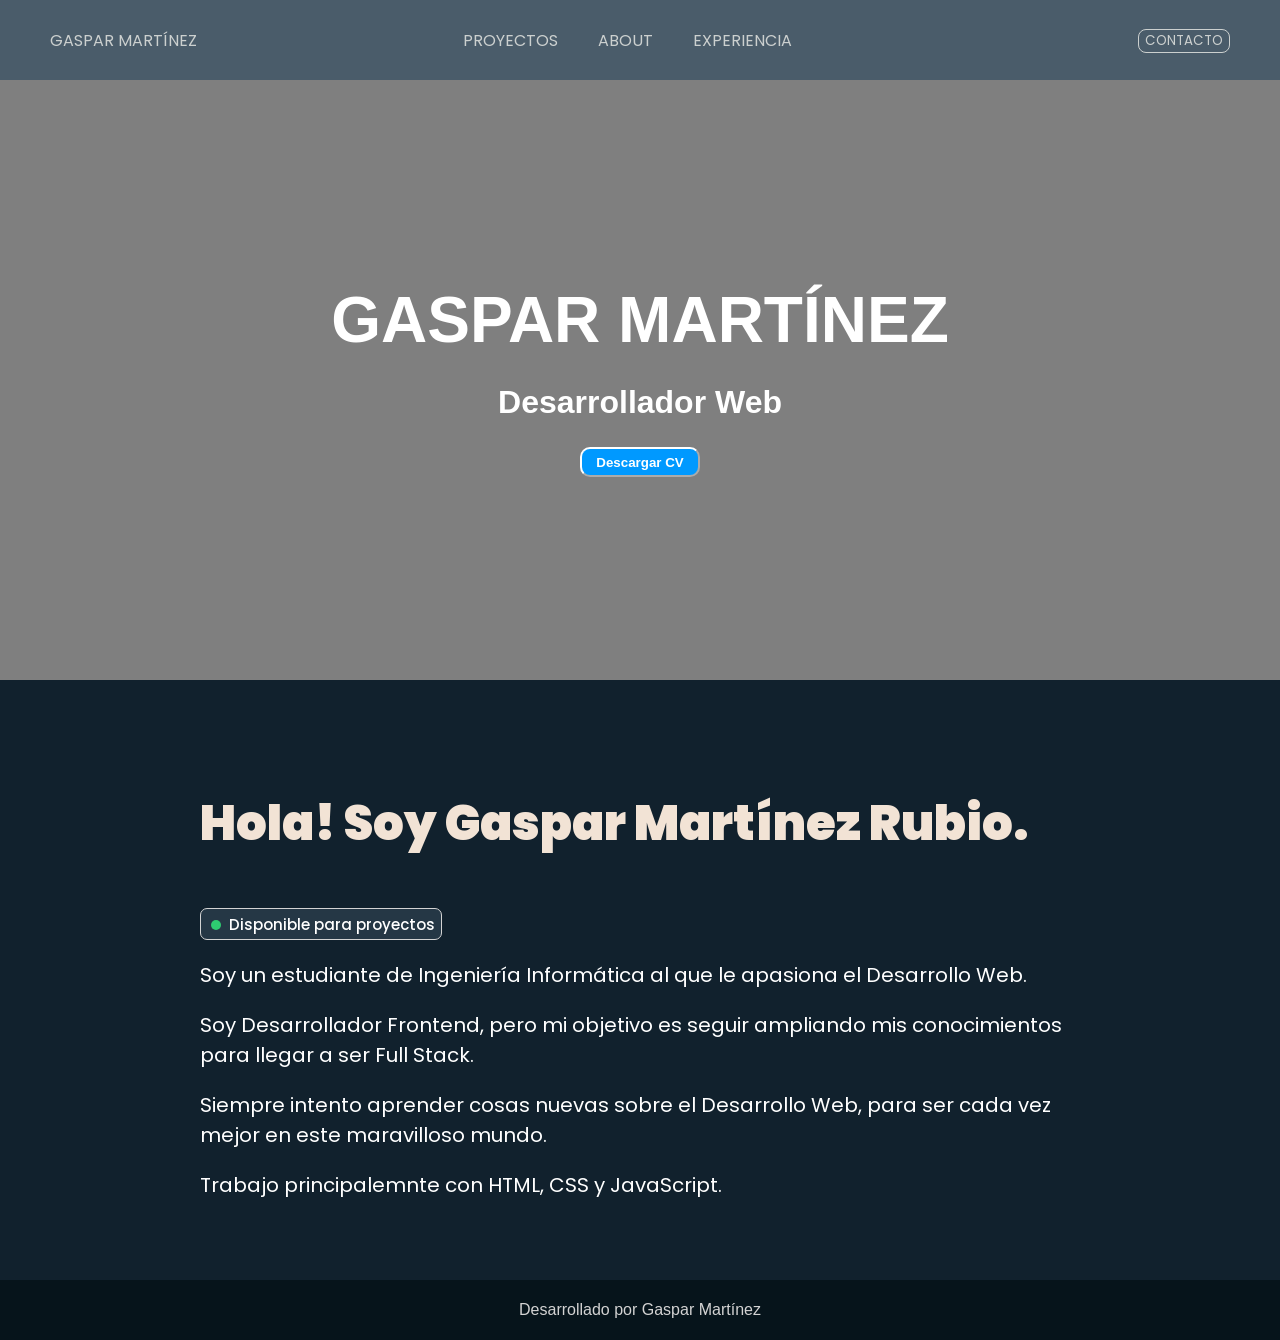
==== index.html @ 6f02b76d "Creacion del apartado de CONTACTO" ====
<!DOCTYPE html>
<html lang="en">
<head>
    <meta charset="UTF-8">
    <meta name="viewport" content="width=device-width, initial-scale=1.0">
    <title>Mi portfolio</title>
    <link href="https://fonts.googleapis.com/css2?family=Inter:wght@300;400;600&family=Montserrat:wght@300;700&family=Poppins:wght@300;500;700&display=swap" rel="stylesheet">
    <link rel="stylesheet" type="text/css" href="css/style.css">
</head>
<body>
    <header>
        <a href="index.html"> GASPAR MARTÍNEZ</a>
        <div class="enlacesHeader">
            <a href="proyectos.html">PROYECTOS</a>
            <a href="about.html">ABOUT</a>
            <a href="exp.html">EXPERIENCIA</a>
        </div>
        <a href="contacto.html">
            <button type="button">CONTACTO</button>
        </a>
    </header>

    <main>
        <div class="contenedor_imagen">
            <h1>GASPAR MARTÍNEZ</h1>
            <h2>Desarrollador Web</h2>
            <button id="descargaCV">Descargar CV</button>
        </div>

        <section>
            <h3>Hola! Soy Gaspar Martínez Rubio.</h3>
            <div class="disponible">
                <span>Disponible para proyectos</span>
            </div>
            <p>Soy un estudiante de Ingeniería Informática al que le apasiona el Desarrollo Web.</p>
            <p>Soy Desarrollador Frontend, pero mi objetivo es seguir ampliando mis conocimientos para llegar a ser Full Stack.</p>
            <p>Siempre intento aprender cosas nuevas sobre el Desarrollo Web, para ser cada vez mejor en este maravilloso mundo.</p>
            <p>Trabajo principalemnte con HTML, CSS y JavaScript.</p>
        </section>
    </main>
    <footer>
        <span>Desarrollado por Gaspar Martínez</span>
    </footer>
    
</body>
</html>
---- css/style.css ----
body {
    margin: 0;
    display: flex;
    flex-direction: column;
}

header {
    box-sizing: border-box;
    padding-left: 50px;
    padding-right: 50px;
    height: 80px;
    width: 100%;
    background: #4A5C6A;
    display: flex;
    justify-content: space-between;
    align-items: center;
}

.enlacesHeader{
    display: flex;
    gap: 40px;
    position: relative;
    padding-right: 80px;
}

header a {
    color: #CCD0CF;
    font-family: 'Poppins', sans-serif;
    font-weight: 400px;
    text-decoration: none;
}

header a button {
    color: #CCD0CF;
    font-family: 'Poppins', sans-serif;
    border: 1px solid #CCD0CF;
    background: #4A5C6A;
    border-radius: 8px;
}

main {
    display: flex;
    flex-direction: column;
    font-family: 'Poppins', sans-serif
}

.contenedor_imagen {
    

    /* 1. Ruta de tu imagen y capa oscura para que el texto resalte */
    background-image: linear-gradient(rgba(0, 0, 0, 0.5), rgba(0, 0, 0, 0.5)), 
                      url('../img/photos/foto_fondo.jpg');

    /* 2. Ajustes vitales para que la imagen se vea bien */
    background-size: cover;       /* Ajusta la imagen al espacio sin deformarla */
    background-position: center;  /* Centra la foto */
    background-repeat: no-repeat; /* Evita que la imagen se duplique si el div es grande */
    height: 600px;
    width: 100%;
    display: flex;
    flex-direction: column;
    justify-content: center;
    align-items: center;
    color: white;

    font-family:'Gill Sans', 'Gill Sans MT', Calibri, 'Trebuchet MS', sans-serif
}

.contenedor_imagen h1{
    font-size: 4rem;
    padding: 0;
    margin:0;

    animation-name: entradaIzquierda;
    animation-duration: 1s;
    animation-timing-function: ease-in-out;
    animation-fill-mode: both;
    animation-delay: 1s;
}
.contenedor_imagen h2{
    font-size: 2rem;
    padding: 0; 

    animation-name: entradaDerecha;
    animation-duration: 1.2s;
    animation-timing-function: ease-in-out;
    animation-fill-mode: both;
    animation-delay: 1.4s;
}

#descargaCV {
    background: #09f;
    color: white;
    width: 120px;
    height: 30px;
    border-radius:10px;
    border-color:white;
    font-family: 'Segoe UI', Tahoma, Geneva, Verdana, sans-serif;
    font-weight:600;

    animation-name: entradaIzquierda;
    animation-duration: 2s;
    animation-timing-function: ease-in-out;
    animation-fill-mode: both;
    animation-delay: 2.4s;
}

.disponible {
    background: #253745;
    color: white;
    width: 230px;
    height: 30px;
    display: flex;
    justify-content: flex-start;
    padding-left: 10px;
    align-items: center;
    box-sizing: box-content;
    border: 1px solid lightgrey;
    border-radius: 7px;
    font-size: 15px;
    font-weight: 500;
}

.disponible span::before {
    content: "";
    display: inline-block;
    width: 10px;
    height: 10px;
    background: #2ecc71;
    border-radius: 50%;
    margin-right: 8px;
}
main section {
    background: #11212D;
    padding: 60px 200px 60px 200px;
}
main section h1 {
    font-family: 'Poppins', sans-serif;
    font-size: 48px;
    color: #F2E3D5;
}
main section h3 {
    font-family: 'Poppins', sans-serif;
    font-size: 48px;
    font-weight: 900;
    color: #F2E3D5;
}

main section p {
    font-family: 'Poppins', sans-serif;
    font-size: 20px;
    color: white;
}

footer {
    position: relative;
    bottom:0;
    left:0;
    font-family:'Gill Sans', 'Gill Sans MT', Calibri, 'Trebuchet MS', sans-serif;
    color: lightgrey;
    height: 60px;
    width: 100%;
    background: #06141B;
    display: flex;
    justify-content: center;
    align-items: center;
}

@keyframes entradaIzquierda {
    from {
        transform: translateX(-100vw); /* Empieza fuera de la pantalla a la izquierda */
        opacity: 0;                   /* Invisible al inicio */
    }
    to {
        transform: translateX(0);      /* Llega a su posición original (centrado) */
        opacity: 1;                    /* Totalmente visible */
    }
}

@keyframes entradaDerecha {
    from {
        transform: translateX(100vw); /* Empieza fuera de la pantalla a la izquierda */
        opacity: 0;                   /* Invisible al inicio */
    }
    to {
        transform: translateX(0);      /* Llega a su posición original (centrado) */
        opacity: 1;                    /* Totalmente visible */
    }
}

#presentacion p {
    font-size: 22px;
}

#skills {
    background: #1f2d37;
    display: flex;
    flex-direction: column;
    align-items: flex-start;
    gap: 90px;
}

#skills h1 {
    margin-bottom: 0px;
}

.skillContainer {
    width: 100%;
    display:flex;
    flex-direction: row;
    padding: 0px;
}



.skillText h2 {
    margin-top: 0;
    font-size: 30px; 
    font-family: 'Poppins', sans-serif;
    color: lightgrey;
}
.skillText p {
    font-size: 20px;
    font-family: 'Poppins', sans-serif;
    margin-bottom: 0px;
}


.skillImg {
    background: transparent;
    display: flex;
    flex-direction: row;
    justify-content: center;
    align-items: center;
    width: 700px;
    gap: 80px;
}

/* Busca el primer contenedor de habilidades y luego su ÚLTIMO hijo (que es el div de imágenes) */
.skillContainer:first-of-type .skillImg {
    gap: 50px;
}





.skillImg img {
    width: 120px;
    height: 120px;
}

.skillText {
    border: 1px solid lightgrey;
    background-color: #253745;
    border-radius: 12px;
    padding: 35px;
    width: 700px; 
    box-shadow: 0 4px 15px rgba(0, 0, 0, 0.1);
    display: flex;
    flex-direction: column;
    margin-right: 30px;
}

.objContainer {
    display: flex;
    flex-direction: row;
    justify-content: center;
    gap: 80px;
    margin-top: 50px;
}

.objetivo {
    border: 1px solid lightgrey;
    background: #253745;
    padding: 20px;
    padding-top: 0px;
    width: 350px;
    text-align: center;
    border-radius: 20px;
}

.objetivo h3 {
    font-size: 30px; 
    font-family: 'Poppins', sans-serif;
    color: lightgrey;
}

.objetivo p {
    font-size: 20px;
}
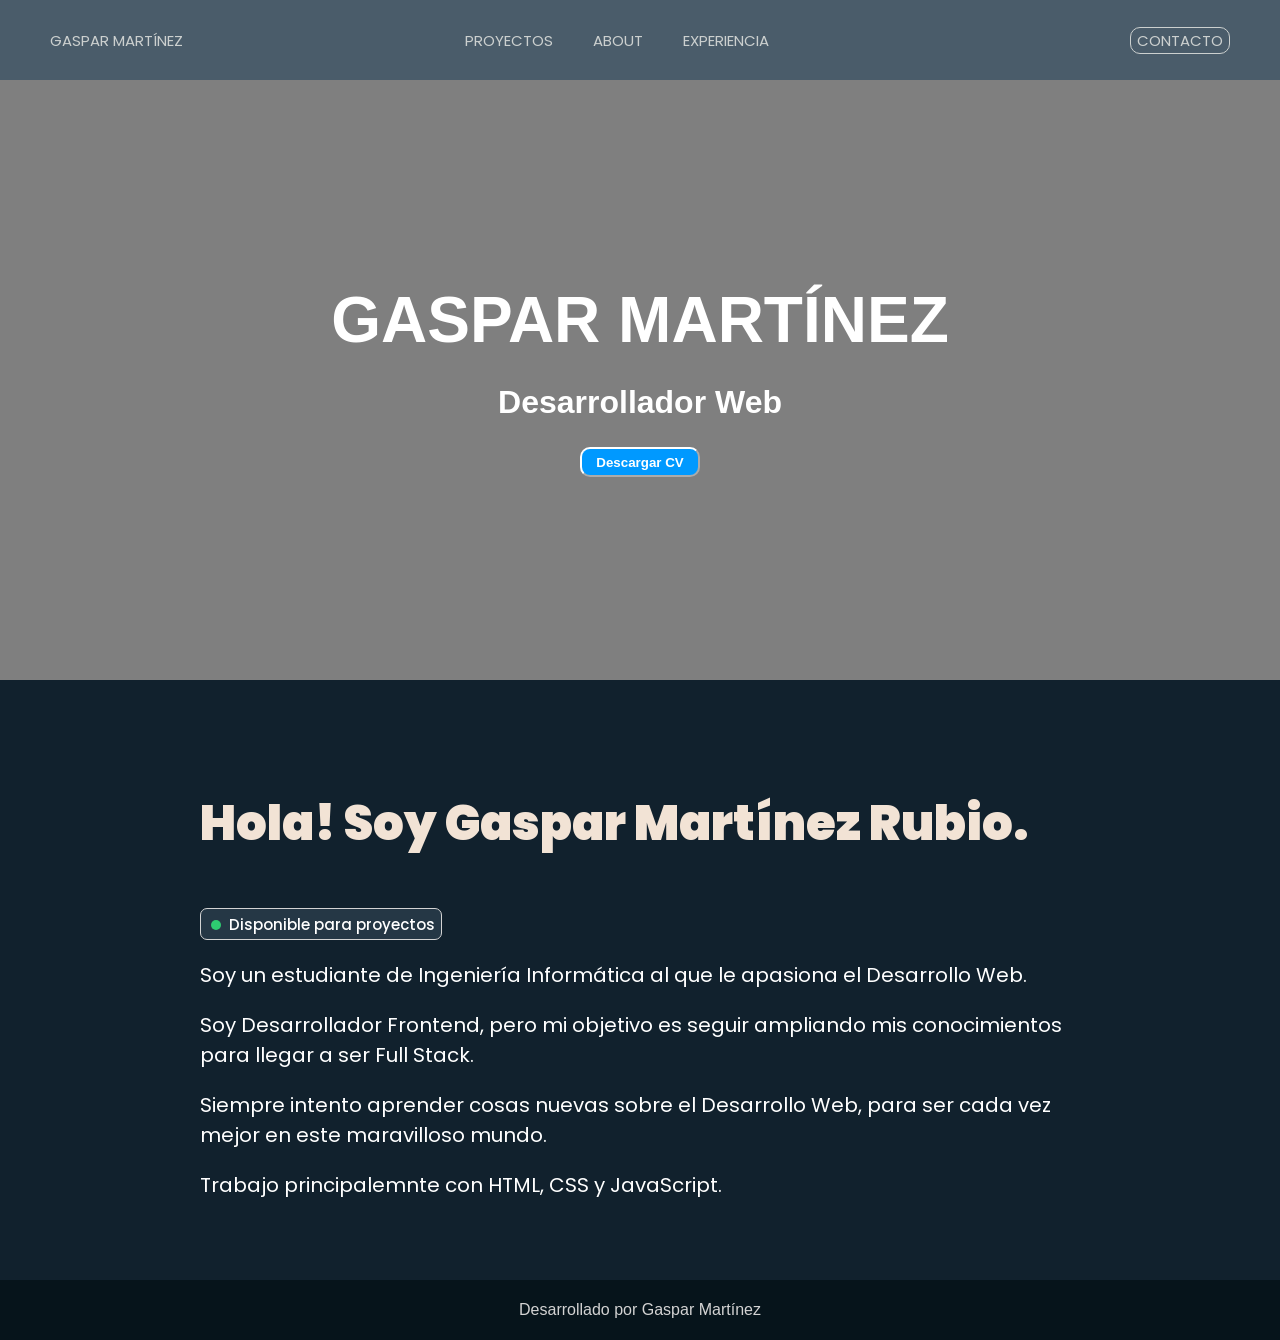
==== commit b8e68889: "Animacion header y separacion de css" ====
--- a/index.html
+++ b/index.html
@@ -3,9 +3,11 @@
 <head>
     <meta charset="UTF-8">
     <meta name="viewport" content="width=device-width, initial-scale=1.0">
+    <link href="https://fonts.googleapis.com/css2?family=Inter:wght@300;400;600&family=Montserrat:wght@300;700&family=Poppins:wght@300;500;700&display=swap" rel="stylesheet">
+    
+    <link rel="stylesheet" href="css/layout.css">
+    <link rel="stylesheet" type="text/css" href="css/index.css">
     <title>Mi portfolio</title>
-    <link href="https://fonts.googleapis.com/css2?family=Inter:wght@300;400;600&family=Montserrat:wght@300;700&family=Poppins:wght@300;500;700&display=swap" rel="stylesheet">
-    <link rel="stylesheet" type="text/css" href="css/style.css">
 </head>
 <body>
     <header>
--- a/css/layout.css
+++ b/css/layout.css
@@ -0,0 +1,88 @@
+header {
+    box-sizing: border-box;
+    padding-left: 50px;
+    padding-right: 50px;
+    height: 80px;
+    width: 100%;
+    background: #4A5C6A;
+    display: flex;
+    justify-content: space-between;
+    align-items: center;
+}
+
+.enlacesHeader{
+    display: flex;
+    gap: 40px;
+    position: relative;
+    padding-right: 80px;
+}
+
+header a {
+    color: #CCD0CF;
+    font-family: 'Poppins', sans-serif;
+    font-size: 15px;
+    font-weight: 400px;
+    text-decoration: none;
+    transition-duration: 0.6s;
+    transition-timing-function: ease-in;
+}
+
+header button {
+    background: #4A5C6A;
+    color: #CCD0CF;
+    font-family: 'Poppins', sans-serif;
+    font-size: 15px;
+    border: 1px solid #CCD0CF;
+    border-radius: 10px;
+}
+
+header a:hover {
+    scale: 1.2;
+}
+
+header {
+    position: sticky;
+    z-index: 1;
+    top: 0;
+    left: 0;
+        width: 100%;
+        height: 80px;
+    box-sizing: border-box;
+    padding-left: 50px;
+    padding-right: 50px;
+    background: #4A5C6A;
+    display: flex;
+    justify-content: space-between;
+    align-items: center;
+
+    animation: cambio-header linear both;
+    animation-timeline: scroll(root);
+    animation-range: 0 300px;
+}
+
+@keyframes cambio-header {
+    to {
+        backdrop-filter: blur(5px);
+        font-size: 12px;
+        height: 50px;
+        opacity: .6;
+    }
+}
+
+header a button:hover{
+    scale: 1.2;
+}
+
+footer {
+    position: relative;
+    bottom:0;
+    left:0;
+    font-family:'Gill Sans', 'Gill Sans MT', Calibri, 'Trebuchet MS', sans-serif;
+    color: lightgrey;
+    height: 60px;
+    width: 100%;
+    background: #06141B;
+    display: flex;
+    justify-content: center;
+    align-items: center;
+}
--- a/css/index.css
+++ b/css/index.css
@@ -0,0 +1,243 @@
+body {
+    margin: 0;
+    display: flex;
+    flex-direction: column;
+}
+
+main {
+    display: flex;
+    flex-direction: column;
+    font-family: 'Poppins', sans-serif
+}
+
+.contenedor_imagen {
+    
+
+    /* 1. Ruta de tu imagen y capa oscura para que el texto resalte */
+    background-image: linear-gradient(rgba(0, 0, 0, 0.5), rgba(0, 0, 0, 0.5)), 
+                      url('../img/photos/foto_fondo.jpg');
+
+    /* 2. Ajustes vitales para que la imagen se vea bien */
+    background-size: cover;       /* Ajusta la imagen al espacio sin deformarla */
+    background-position: center;  /* Centra la foto */
+    background-repeat: no-repeat; /* Evita que la imagen se duplique si el div es grande */
+    height: 600px;
+    width: 100%;
+    display: flex;
+    flex-direction: column;
+    justify-content: center;
+    align-items: center;
+    color: white;
+
+    font-family:'Gill Sans', 'Gill Sans MT', Calibri, 'Trebuchet MS', sans-serif
+}
+
+.contenedor_imagen h1{
+    font-size: 4rem;
+    padding: 0;
+    margin:0;
+
+    animation-name: entradaIzquierda;
+    animation-duration: 1s;
+    animation-timing-function: ease-in-out;
+    animation-fill-mode: both;
+    animation-delay: 1s;
+}
+.contenedor_imagen h2{
+    font-size: 2rem;
+    padding: 0; 
+
+    animation-name: entradaDerecha;
+    animation-duration: 1.2s;
+    animation-timing-function: ease-in-out;
+    animation-fill-mode: both;
+    animation-delay: 1.4s;
+}
+
+#descargaCV {
+    background: #09f;
+    color: white;
+    width: 120px;
+    height: 30px;
+    border-radius:10px;
+    border-color:white;
+    font-family: 'Segoe UI', Tahoma, Geneva, Verdana, sans-serif;
+    font-weight:600;
+
+    animation-name: entradaIzquierda;
+    animation-duration: 2s;
+    animation-timing-function: ease-in-out;
+    animation-fill-mode: both;
+    animation-delay: 2.4s;
+}
+
+.disponible {
+    background: #253745;
+    color: white;
+    width: 230px;
+    height: 30px;
+    display: flex;
+    justify-content: flex-start;
+    padding-left: 10px;
+    align-items: center;
+    box-sizing: box-content;
+    border: 1px solid lightgrey;
+    border-radius: 7px;
+    font-size: 15px;
+    font-weight: 500;
+}
+
+.disponible span::before {
+    content: "";
+    display: inline-block;
+    width: 10px;
+    height: 10px;
+    background: #2ecc71;
+    border-radius: 50%;
+    margin-right: 8px;
+}
+main section {
+    background: #11212D;
+    padding: 60px 200px 60px 200px;
+}
+main section h1 {
+    font-family: 'Poppins', sans-serif;
+    font-size: 48px;
+    color: #F2E3D5;
+}
+main section h3 {
+    font-family: 'Poppins', sans-serif;
+    font-size: 48px;
+    font-weight: 900;
+    color: #F2E3D5;
+}
+
+main section p {
+    font-family: 'Poppins', sans-serif;
+    font-size: 20px;
+    color: white;
+}
+
+@keyframes entradaIzquierda {
+    from {
+        transform: translateX(-100vw); /* Empieza fuera de la pantalla a la izquierda */
+        opacity: 0;                   /* Invisible al inicio */
+    }
+    to {
+        transform: translateX(0);      /* Llega a su posición original (centrado) */
+        opacity: 1;                    /* Totalmente visible */
+    }
+}
+
+@keyframes entradaDerecha {
+    from {
+        transform: translateX(100vw); /* Empieza fuera de la pantalla a la izquierda */
+        opacity: 0;                   /* Invisible al inicio */
+    }
+    to {
+        transform: translateX(0);      /* Llega a su posición original (centrado) */
+        opacity: 1;                    /* Totalmente visible */
+    }
+}
+
+#presentacion p {
+    font-size: 22px;
+}
+
+#skills {
+    background: #1f2d37;
+    display: flex;
+    flex-direction: column;
+    align-items: flex-start;
+    gap: 90px;
+}
+
+#skills h1 {
+    margin-bottom: 0px;
+}
+
+.skillContainer {
+    width: 100%;
+    display:flex;
+    flex-direction: row;
+    padding: 0px;
+}
+
+
+
+.skillText h2 {
+    margin-top: 0;
+    font-size: 30px; 
+    font-family: 'Poppins', sans-serif;
+    color: lightgrey;
+}
+.skillText p {
+    font-size: 20px;
+    font-family: 'Poppins', sans-serif;
+    margin-bottom: 0px;
+}
+
+
+.skillImg {
+    background: transparent;
+    display: flex;
+    flex-direction: row;
+    justify-content: center;
+    align-items: center;
+    width: 700px;
+    gap: 80px;
+}
+
+/* Busca el primer contenedor de habilidades y luego su ÚLTIMO hijo (que es el div de imágenes) */
+.skillContainer:first-of-type .skillImg {
+    gap: 50px;
+}
+
+
+
+
+
+.skillImg img {
+    width: 120px;
+    height: 120px;
+}
+
+.skillText {
+    border: 1px solid lightgrey;
+    background-color: #253745;
+    border-radius: 12px;
+    padding: 35px;
+    width: 700px; 
+    box-shadow: 0 4px 15px rgba(0, 0, 0, 0.1);
+    display: flex;
+    flex-direction: column;
+    margin-right: 30px;
+}
+
+.objContainer {
+    display: flex;
+    flex-direction: row;
+    justify-content: center;
+    gap: 80px;
+    margin-top: 50px;
+}
+
+.objetivo {
+    border: 1px solid lightgrey;
+    background: #253745;
+    padding: 20px;
+    padding-top: 0px;
+    width: 350px;
+    text-align: center;
+    border-radius: 20px;
+}
+
+.objetivo h3 {
+    font-size: 30px; 
+    font-family: 'Poppins', sans-serif;
+    color: lightgrey;
+}
+
+.objetivo p {
+    font-size: 20px;
+}
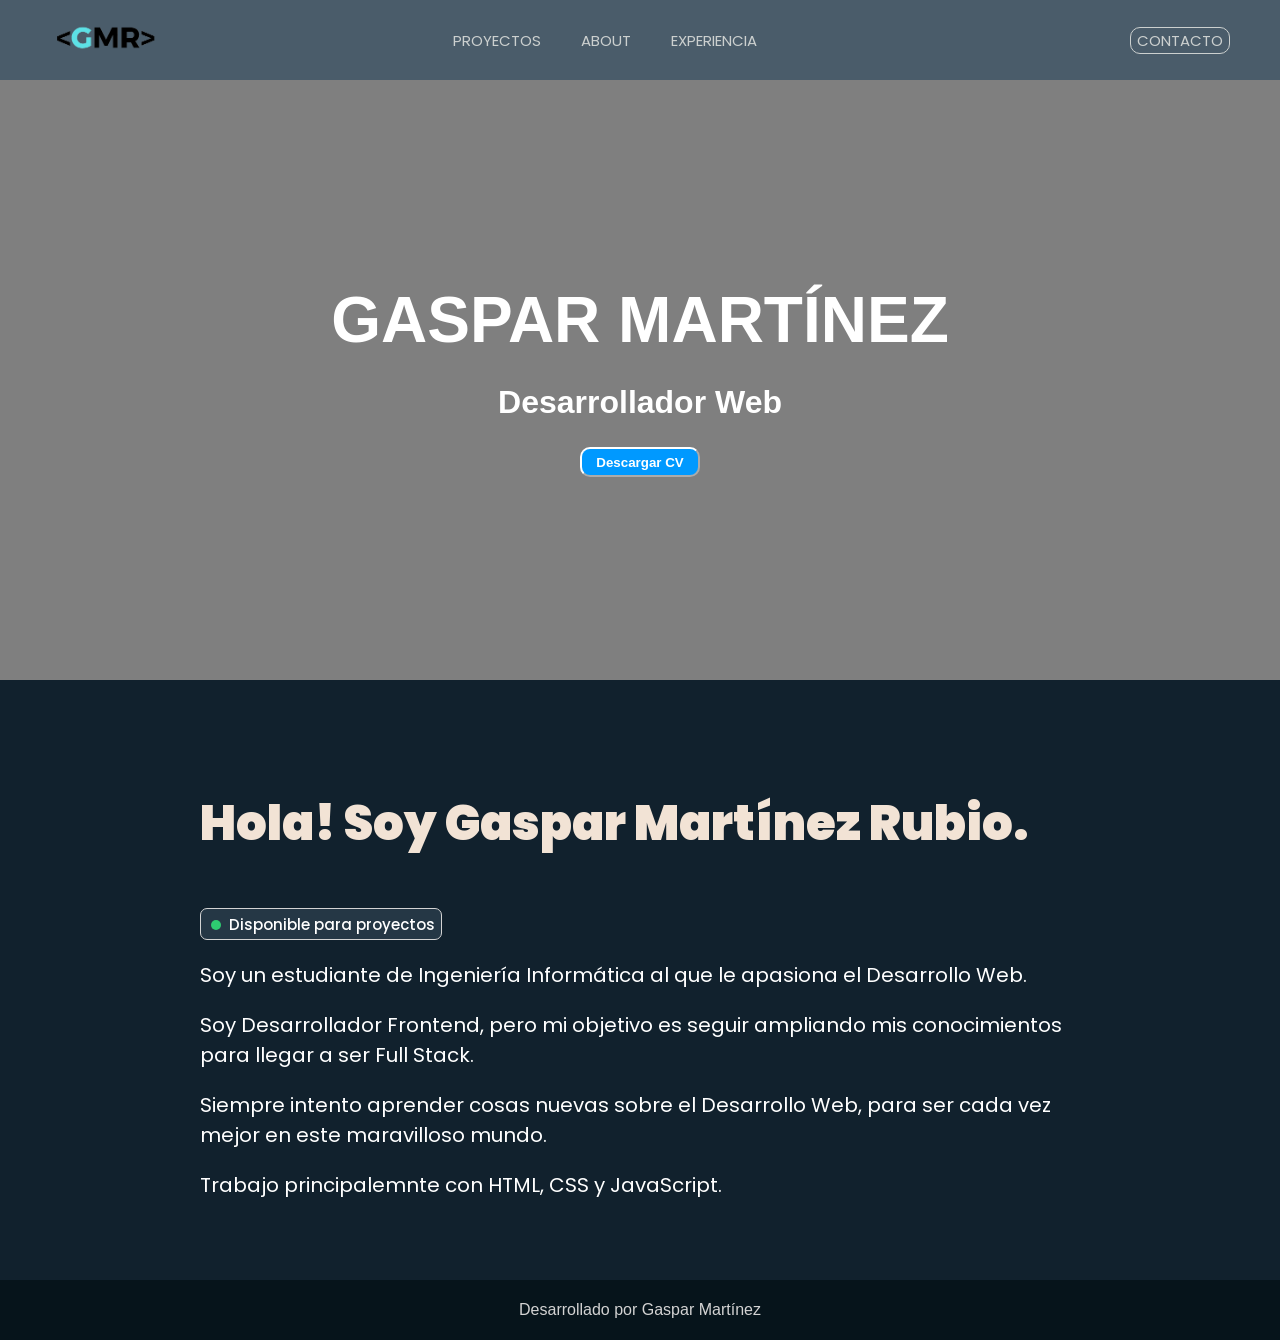
==== commit a3404385: "Añadir logo al header" ====
--- a/index.html
+++ b/index.html
@@ -11,7 +11,9 @@
 </head>
 <body>
     <header>
-        <a href="index.html"> GASPAR MARTÍNEZ</a>
+        <a href="index.html">
+            <img src="img/icons/logo.png" alt="logo">
+        </a>
         <div class="enlacesHeader">
             <a href="proyectos.html">PROYECTOS</a>
             <a href="about.html">ABOUT</a>
--- a/css/layout.css
+++ b/css/layout.css
@@ -27,6 +27,11 @@
     transition-timing-function: ease-in;
 }
 
+header a img {
+    height: 55px;
+    width: auto;
+}
+
 header button {
     background: #4A5C6A;
     color: #CCD0CF;
@@ -34,6 +39,7 @@
     font-size: 15px;
     border: 1px solid #CCD0CF;
     border-radius: 10px;
+    transition-duration: 0.6s;
 }
 
 header a:hover {
@@ -70,7 +76,7 @@
 }
 
 header a button:hover{
-    scale: 1.2;
+    scale: 1.01;
 }
 
 footer {
--- a/css/index.css
+++ b/css/index.css
@@ -175,6 +175,7 @@
     font-size: 20px;
     font-family: 'Poppins', sans-serif;
     margin-bottom: 0px;
+    font-weight: 500;
 }
 
 
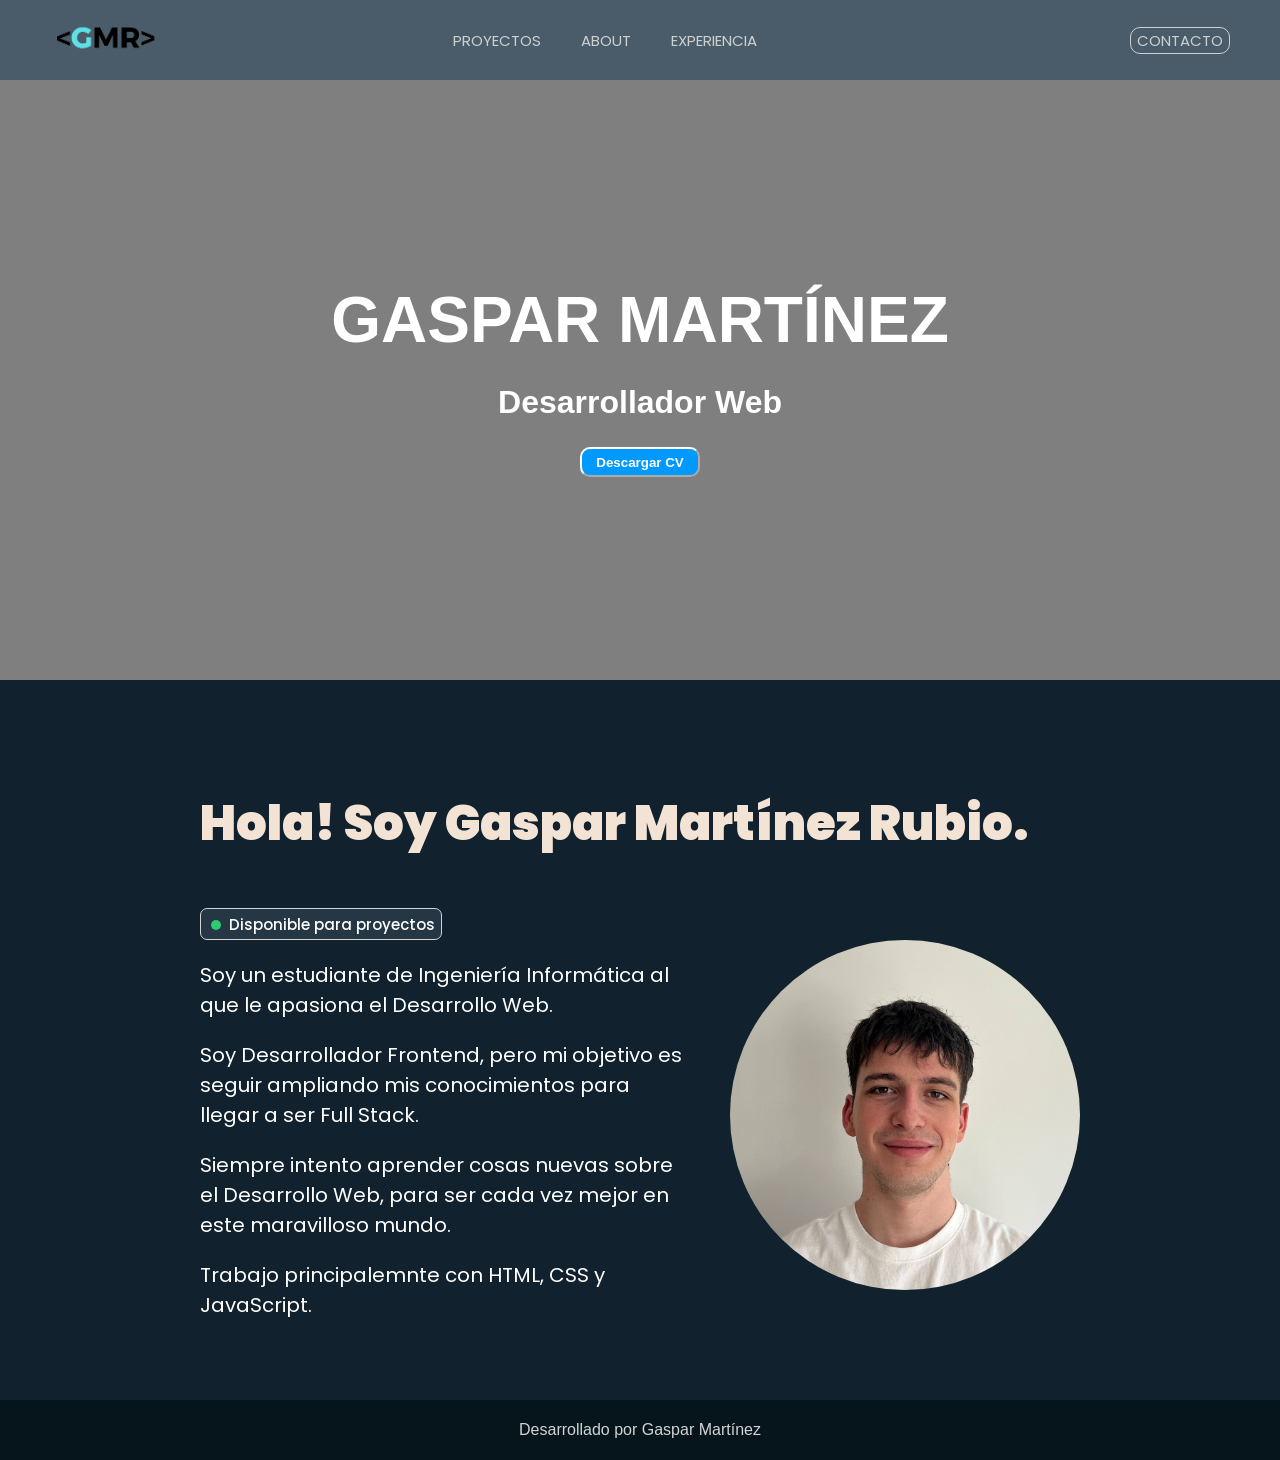
==== commit fc94b8de: "Añadir foto mia al index.html" ====
--- a/index.html
+++ b/index.html
@@ -36,10 +36,15 @@
             <div class="disponible">
                 <span>Disponible para proyectos</span>
             </div>
-            <p>Soy un estudiante de Ingeniería Informática al que le apasiona el Desarrollo Web.</p>
-            <p>Soy Desarrollador Frontend, pero mi objetivo es seguir ampliando mis conocimientos para llegar a ser Full Stack.</p>
-            <p>Siempre intento aprender cosas nuevas sobre el Desarrollo Web, para ser cada vez mejor en este maravilloso mundo.</p>
-            <p>Trabajo principalemnte con HTML, CSS y JavaScript.</p>
+            <section class="presentacion">
+                <div id="textoPresentacion">
+                    <p>Soy un estudiante de Ingeniería Informática al que le apasiona el Desarrollo Web.</p>
+                    <p>Soy Desarrollador Frontend, pero mi objetivo es seguir ampliando mis conocimientos para llegar a ser Full Stack.</p>
+                    <p>Siempre intento aprender cosas nuevas sobre el Desarrollo Web, para ser cada vez mejor en este maravilloso mundo.</p>
+                    <p>Trabajo principalemnte con HTML, CSS y JavaScript.</p>
+                </div>
+                <img id="miFoto" src="img/photos/yo.jpeg" alt="Foto mia para la presentacion">
+            </section>
         </section>
     </main>
     <footer>
--- a/css/index.css
+++ b/css/index.css
@@ -96,6 +96,21 @@
     border-radius: 50%;
     margin-right: 8px;
 }
+
+
+.presentacion {
+    display: flex;
+    flex-direction: row;
+    justify-content: space-between;
+    padding: 0;
+    gap: 40px;
+}
+
+#miFoto{
+    width: 350px;
+    height: 350px;
+    border-radius: 50%;
+}
 main section {
     background: #11212D;
     padding: 60px 200px 60px 200px;
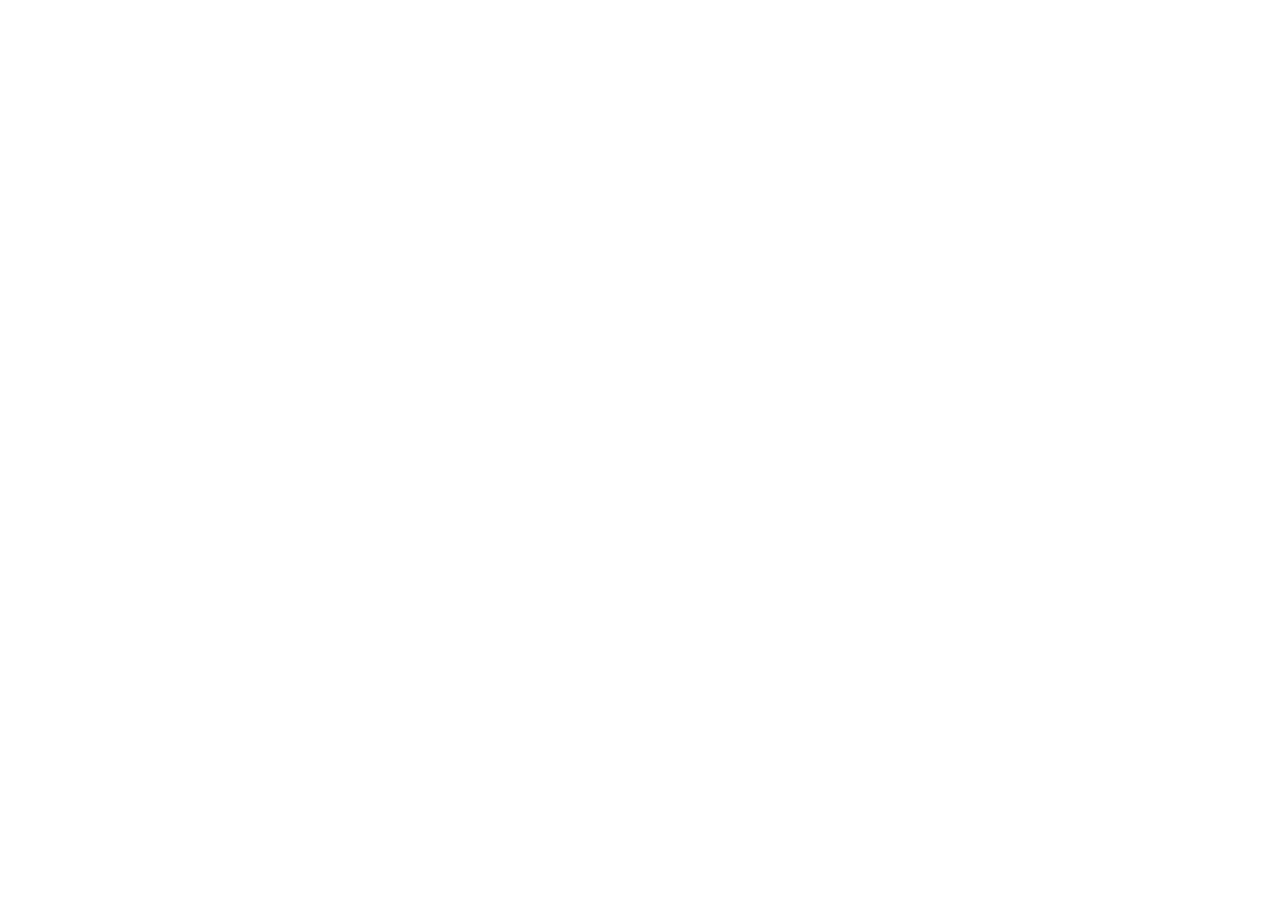
==== commit 9419acec: "Limpieza del proyecto para empezarlo desde 0" ====
--- a/index.html
+++ b/index.html
@@ -3,53 +3,9 @@
 <head>
     <meta charset="UTF-8">
     <meta name="viewport" content="width=device-width, initial-scale=1.0">
-    <link href="https://fonts.googleapis.com/css2?family=Inter:wght@300;400;600&family=Montserrat:wght@300;700&family=Poppins:wght@300;500;700&display=swap" rel="stylesheet">
-    
-    <link rel="stylesheet" href="css/layout.css">
-    <link rel="stylesheet" type="text/css" href="css/index.css">
-    <title>Mi portfolio</title>
+    <title>Portfolio Web - gasparmartinez.dev</title>
 </head>
 <body>
-    <header>
-        <a href="index.html">
-            <img src="img/icons/logo.png" alt="logo">
-        </a>
-        <div class="enlacesHeader">
-            <a href="proyectos.html">PROYECTOS</a>
-            <a href="about.html">ABOUT</a>
-            <a href="exp.html">EXPERIENCIA</a>
-        </div>
-        <a href="contacto.html">
-            <button type="button">CONTACTO</button>
-        </a>
-    </header>
-
-    <main>
-        <div class="contenedor_imagen">
-            <h1>GASPAR MARTÍNEZ</h1>
-            <h2>Desarrollador Web</h2>
-            <button id="descargaCV">Descargar CV</button>
-        </div>
-
-        <section>
-            <h3>Hola! Soy Gaspar Martínez Rubio.</h3>
-            <div class="disponible">
-                <span>Disponible para proyectos</span>
-            </div>
-            <section class="presentacion">
-                <div id="textoPresentacion">
-                    <p>Soy un estudiante de Ingeniería Informática al que le apasiona el Desarrollo Web.</p>
-                    <p>Soy Desarrollador Frontend, pero mi objetivo es seguir ampliando mis conocimientos para llegar a ser Full Stack.</p>
-                    <p>Siempre intento aprender cosas nuevas sobre el Desarrollo Web, para ser cada vez mejor en este maravilloso mundo.</p>
-                    <p>Trabajo principalemnte con HTML, CSS y JavaScript.</p>
-                </div>
-                <img id="miFoto" src="img/photos/yo.jpeg" alt="Foto mia para la presentacion">
-            </section>
-        </section>
-    </main>
-    <footer>
-        <span>Desarrollado por Gaspar Martínez</span>
-    </footer>
     
 </body>
 </html>
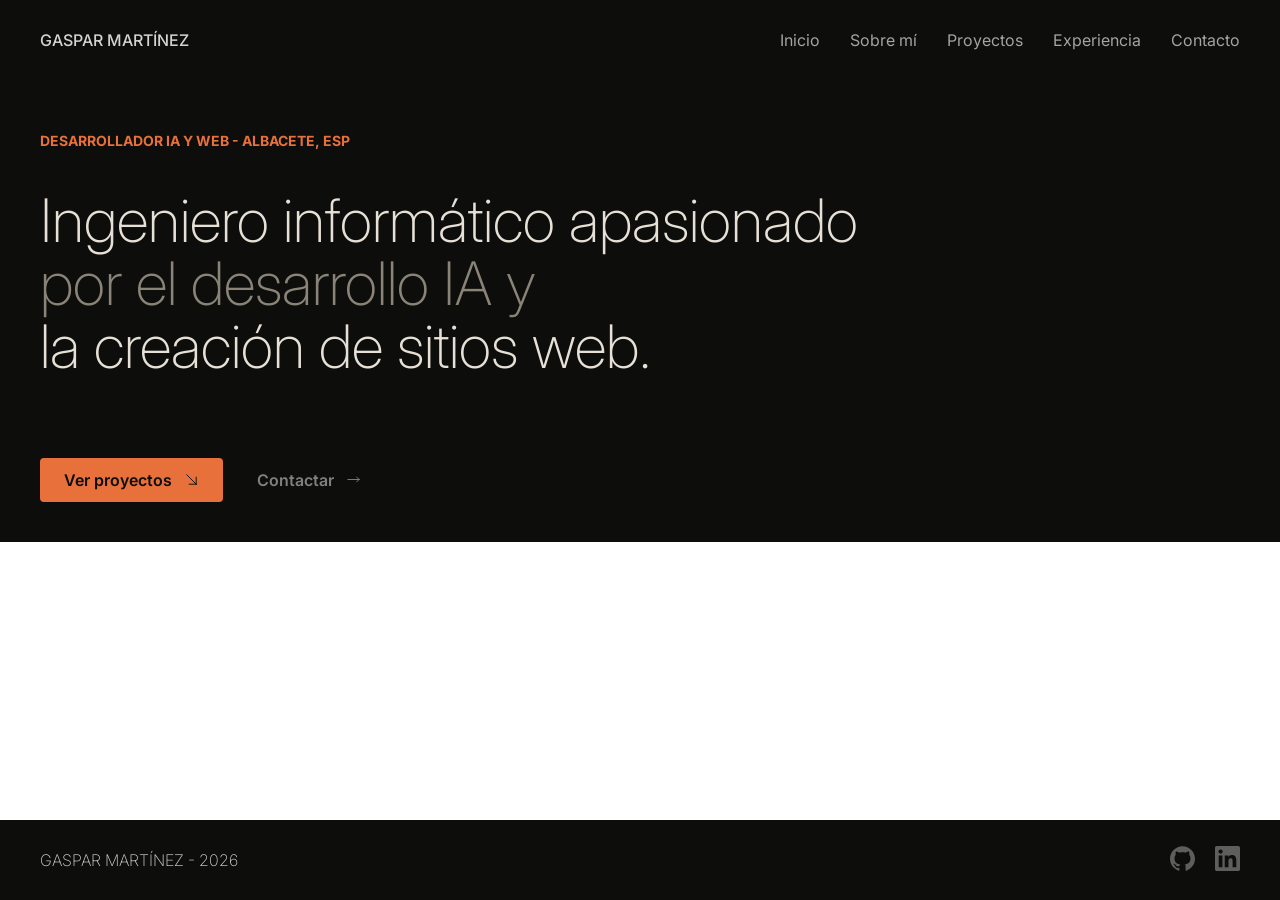
==== commit 9ca7916f: "Merge pull request #6 from gasparmartinez-dev/LimpiezaProyecto Primera seccion añadida" ====
--- a/index.html
+++ b/index.html
@@ -4,8 +4,114 @@
     <meta charset="UTF-8">
     <meta name="viewport" content="width=device-width, initial-scale=1.0">
     <title>Portfolio Web - gasparmartinez.dev</title>
+
+    <link rel="preconnect" href="https://fonts.googleapis.com">
+    <link rel="preconnect" href="https://fonts.gstatic.com" crossorigin>
+    <link href="https://fonts.googleapis.com/css2?family=Inter:wght@400;700&display=swap" rel="stylesheet">
+
+    <link rel="stylesheet" href="styles/main.css">
+    <link rel="stylesheet" href="styles/layout.css">
+
 </head>
 <body>
     
+    <header>
+        <span id="nombre">GASPAR MARTÍNEZ</span>
+        <div id="navMenu">
+            <a class="navs">Inicio</a>
+            <a class="navs">Sobre mí</a>
+            <a class="navs">Proyectos</a>
+            <a class="navs">Experiencia</a>
+            <a class="navs">Contacto</a>
+        </div>
+    </header>
+
+    <main>
+        <section class="section1">
+            <h1>DESARROLLADOR IA Y WEB - ALBACETE, ESP</h1>
+            <span class="frase frase1">Ingeniero informático apasionado</span>
+            <span class="frase frase2">por el desarrollo IA y</span>
+            <span class="frase frase1">la creación de sitios web.</span>
+
+            <div id="inicio_navs">
+                <a id="proyectos_link" href="proyectos">Ver proyectos <svg class="icono_link" xmlns="http://www.w3.org/2000/svg" fill="none" viewBox="0 0 24 24" stroke-width="1.5" stroke="currentColor" class="size-6"><path stroke-linecap="round" stroke-linejoin="round" d="m4.5 4.5 15 15m0 0V8.25m0 11.25H8.25" /></svg></a>
+                <a id="contacto_link" href="contacto">Contactar <svg class="icono_link" xmlns="http://www.w3.org/2000/svg" fill="none" viewBox="0 0 24 24" stroke-width="1.5" stroke="currentColor" class="size-6"><path stroke-linecap="round" stroke-linejoin="round" d="M17.25 8.25 21 12m0 0-3.75 3.75M21 12H3"/></svg></a>
+            </div>
+        </section>
+    </main>
+
+
+
+    <footer>
+        <span>GASPAR MARTÍNEZ - 2026</span>
+    <div class="footer_links">
+
+        <a
+            href="https://github.com/gasparmartinez-dev"
+            target="_blank"
+            rel="noopener noreferrer"
+            aria-label="GitHub"
+        >
+            <svg class="social-icon" viewBox="0 0 24 24">
+                <path
+                    fill="currentColor"
+                    d="M12 .297c-6.63 0-12 5.373-12 12
+                    0 5.303 3.438 9.8 8.205 11.385
+                    .6.113.82-.258.82-.577
+                    0-.285-.01-1.04-.015-2.04
+                    -3.338.724-4.042-1.61-4.042-1.61
+                    -.546-1.385-1.333-1.755-1.333-1.755
+                    -1.087-.744.084-.729.084-.729
+                    1.205.084 1.838 1.236 1.838 1.236
+                    1.07 1.835 2.809 1.305 3.495.998
+                    .108-.776.417-1.305.76-1.605
+                    -2.665-.3-5.466-1.332-5.466-5.93
+                    0-1.31.465-2.38 1.235-3.22
+                    -.135-.303-.54-1.523.105-3.176
+                    0 0 1.005-.322 3.3 1.23
+                    .96-.267 1.98-.399 3-.405
+                    1.02.006 2.04.138 3 .405
+                    2.28-1.552 3.285-1.23 3.285-1.23
+                    .645 1.653.24 2.873.12 3.176
+                    .765.84 1.23 1.91 1.23 3.22
+                    0 4.61-2.805 5.625-5.475 5.92
+                    .42.36.81 1.096.81 2.22
+                    0 1.606-.015 2.896-.015 3.286
+                    0 .315.21.69.825.57
+                    C20.565 22.092 24 17.592 24 12.297
+                    c0-6.627-5.373-12-12-12"
+                />
+            </svg>
+        </a>
+
+        <a
+            href="https://www.linkedin.com/in/gaspar-martinez-rubio/"
+            target="_blank"
+            rel="noopener noreferrer"
+            aria-label="LinkedIn"
+        >
+            <svg class="social-icon" viewBox="0 0 24 24">
+                <path
+                    fill="currentColor"
+                    d="M20.447 20.452h-3.554v-5.569
+                    c0-1.328-.027-3.037-1.852-3.037
+                    -1.853 0-2.136 1.445-2.136 2.939
+                    v5.667H9.351V9h3.414v1.561h.046
+                    c.477-.9 1.637-1.85 3.37-1.85
+                    3.601 0 4.267 2.37 4.267 5.455
+                    v6.286zM5.337 7.433a2.06 2.06 0 1 1
+                    0-4.129 2.06 2.06 0 0 1 0 4.129z
+                    M7.119 20.452H3.555V9h3.564v11.452z
+                    M22.225 0H1.771C.792 0 0 .774 0 1.729
+                    v20.542C0 23.227.792 24 1.771 24
+                    h20.451C23.2 24 24 23.227 24 22.271
+                    V1.729C24 .774 23.2 0 22.222 0z"
+                />
+            </svg>
+        </a>
+
+    </div>
+</footer>
+    
 </body>
 </html>
--- a/styles/main.css
+++ b/styles/main.css
@@ -0,0 +1,62 @@
+a{
+    font-family: 'Inter', sans-serif;
+}
+
+.icono_link{
+    width: 15px;
+    height: auto;
+}
+
+.frase{
+    font-family: 'Inter', sans-serif;
+    font-size: 60px;
+}
+
+span{
+    color: lightgrey;
+    line-height: 1.05;
+    font-weight: 200;
+    letter-spacing: -0.03 rem;
+}
+.frase1{
+    color: #E6E0D6;
+}
+.frase2{
+    color: #8A8478;
+}
+
+#inicio_navs{
+    margin-top: 80px;
+    display: flex;
+    flex-direction: row;
+    gap: 10px;
+}
+
+#proyectos_link{
+    display: flex;
+    flex-direction: row;
+    align-items: center;
+    gap: 12px;
+    border-radius: 4px;
+    font-weight: 600;
+
+    color: #0D0D0B;
+
+    background: #E8703A;
+
+    padding: 12px 24px 12px 24px;
+}
+
+#contacto_link{
+    display: flex;
+    flex-direction: row;
+    align-items: center;
+    gap: 12px;
+    border-radius: 4px;
+    font-weight: 600;
+
+    color: #80807e;
+
+
+    padding: 12px 24px 12px 24px;
+}
--- a/styles/layout.css
+++ b/styles/layout.css
@@ -0,0 +1,115 @@
+body{
+    margin:0;
+    width:100%;
+    display: flex;
+    flex-direction: column;
+}
+
+header{
+    width: 100%;
+    display: flex;
+    flex-direction: row;
+    justify-content: space-between;
+    align-items: center;
+
+    height: 80px;
+    background: darkgrey;
+
+    background: #0D0D0B;
+    color: #E6E0D6;
+
+    font-family: 'Inter', sans-serif;
+
+}
+
+#nombre{
+    padding-left: 40px;
+    font-weight: 500;
+}
+
+#navMenu{
+    display: flex;
+    flex-direction: row;
+    justify-content: space-between;
+    gap: 30px;
+    padding-right: 40px;
+    color: #a5a39f;
+}
+
+main{
+    height: 800px;
+}
+
+footer{
+    width: 100%;
+    height: 80px;
+    display: flex;
+    flex-direction: row;
+    justify-content: space-between;
+    align-items: center;
+
+    background: #0D0D0B;
+
+    position: absolute;
+    bottom: 0;
+    left: 0;
+
+
+    font-family: 'Inter', sans-serif;
+    color: #a5a39f;
+}
+
+footer span{
+    padding-left: 40px;
+}
+
+.footer_links{
+    padding-right: 40px;
+    display: flex;
+    flex-direction: row;
+    gap: 20px;
+}
+
+
+.social-link {
+  display: inline-flex;
+  align-items: center;
+  justify-content: center;
+  text-decoration: none;
+}
+
+.social-icon {
+    width: 25px;
+    height: 25px;
+    color: rgb(94, 94, 94);
+    fill: rgb(94, 94, 94);
+    transition: all 0.3s ease;
+}
+
+.social-icon:hover {
+    color: #E8703A;
+    fill: #E8703A;
+}
+
+section{
+    display: flex;
+    flex-direction: column;
+    width: 100%;
+
+    padding: 40px;
+}
+
+.section1{
+    background: #0D0D0B;
+}
+
+h1{
+    font-size: 14px;
+    color: #E8703A;
+    font-family: 'Inter', sans-serif;
+    margin-bottom: 40px;
+}
+
+a{
+    text-decoration: none;
+}
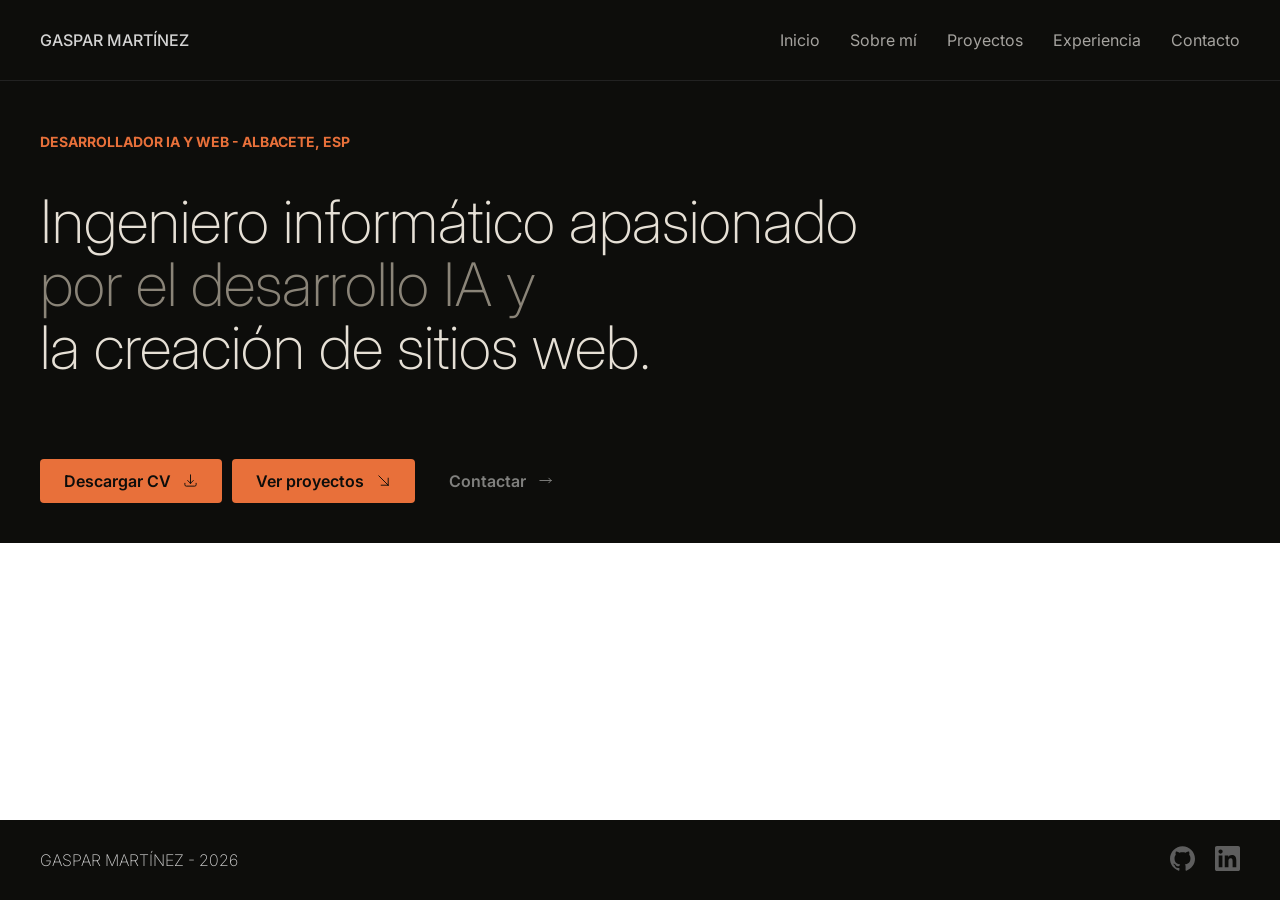
==== commit 96082d88: "Boton de desargar CV añadido y funciona (closes #9)" ====
--- a/index.html
+++ b/index.html
@@ -34,7 +34,8 @@
             <span class="frase frase1">la creación de sitios web.</span>
 
             <div id="inicio_navs">
-                <a id="proyectos_link" href="proyectos">Ver proyectos <svg class="icono_link" xmlns="http://www.w3.org/2000/svg" fill="none" viewBox="0 0 24 24" stroke-width="1.5" stroke="currentColor" class="size-6"><path stroke-linecap="round" stroke-linejoin="round" d="m4.5 4.5 15 15m0 0V8.25m0 11.25H8.25" /></svg></a>
+                <a class="boton_link" href="docs/CV_Gaspar.pdf" download="CV_Gaspar">Descargar CV<svg class="icono_link" xmlns="http://www.w3.org/2000/svg" fill="none" viewBox="0 0 24 24" stroke-width="1.5" stroke="currentColor" class="size-6"><path stroke-linecap="round" stroke-linejoin="round" d="M3 16.5v2.25A2.25 2.25 0 0 0 5.25 21h13.5A2.25 2.25 0 0 0 21 18.75V16.5M16.5 12 12 16.5m0 0L7.5 12m4.5 4.5V3" /></svg></a>
+                <a class="boton_link" href="proyectos">Ver proyectos <svg class="icono_link" xmlns="http://www.w3.org/2000/svg" fill="none" viewBox="0 0 24 24" stroke-width="1.5" stroke="currentColor" class="size-6"><path stroke-linecap="round" stroke-linejoin="round" d="m4.5 4.5 15 15m0 0V8.25m0 11.25H8.25" /></svg></a>
                 <a id="contacto_link" href="contacto">Contactar <svg class="icono_link" xmlns="http://www.w3.org/2000/svg" fill="none" viewBox="0 0 24 24" stroke-width="1.5" stroke="currentColor" class="size-6"><path stroke-linecap="round" stroke-linejoin="round" d="M17.25 8.25 21 12m0 0-3.75 3.75M21 12H3"/></svg></a>
             </div>
         </section>
--- a/styles/main.css
+++ b/styles/main.css
@@ -32,7 +32,7 @@
     gap: 10px;
 }
 
-#proyectos_link{
+.boton_link{
     display: flex;
     flex-direction: row;
     align-items: center;
--- a/styles/layout.css
+++ b/styles/layout.css
@@ -19,6 +19,8 @@
     color: #E6E0D6;
 
     font-family: 'Inter', sans-serif;
+
+    border-bottom: 1px solid #222222;
 
 }
 
@@ -96,6 +98,7 @@
     flex-direction: column;
     width: 100%;
 
+    box-sizing: border-box;
     padding: 40px;
 }
 
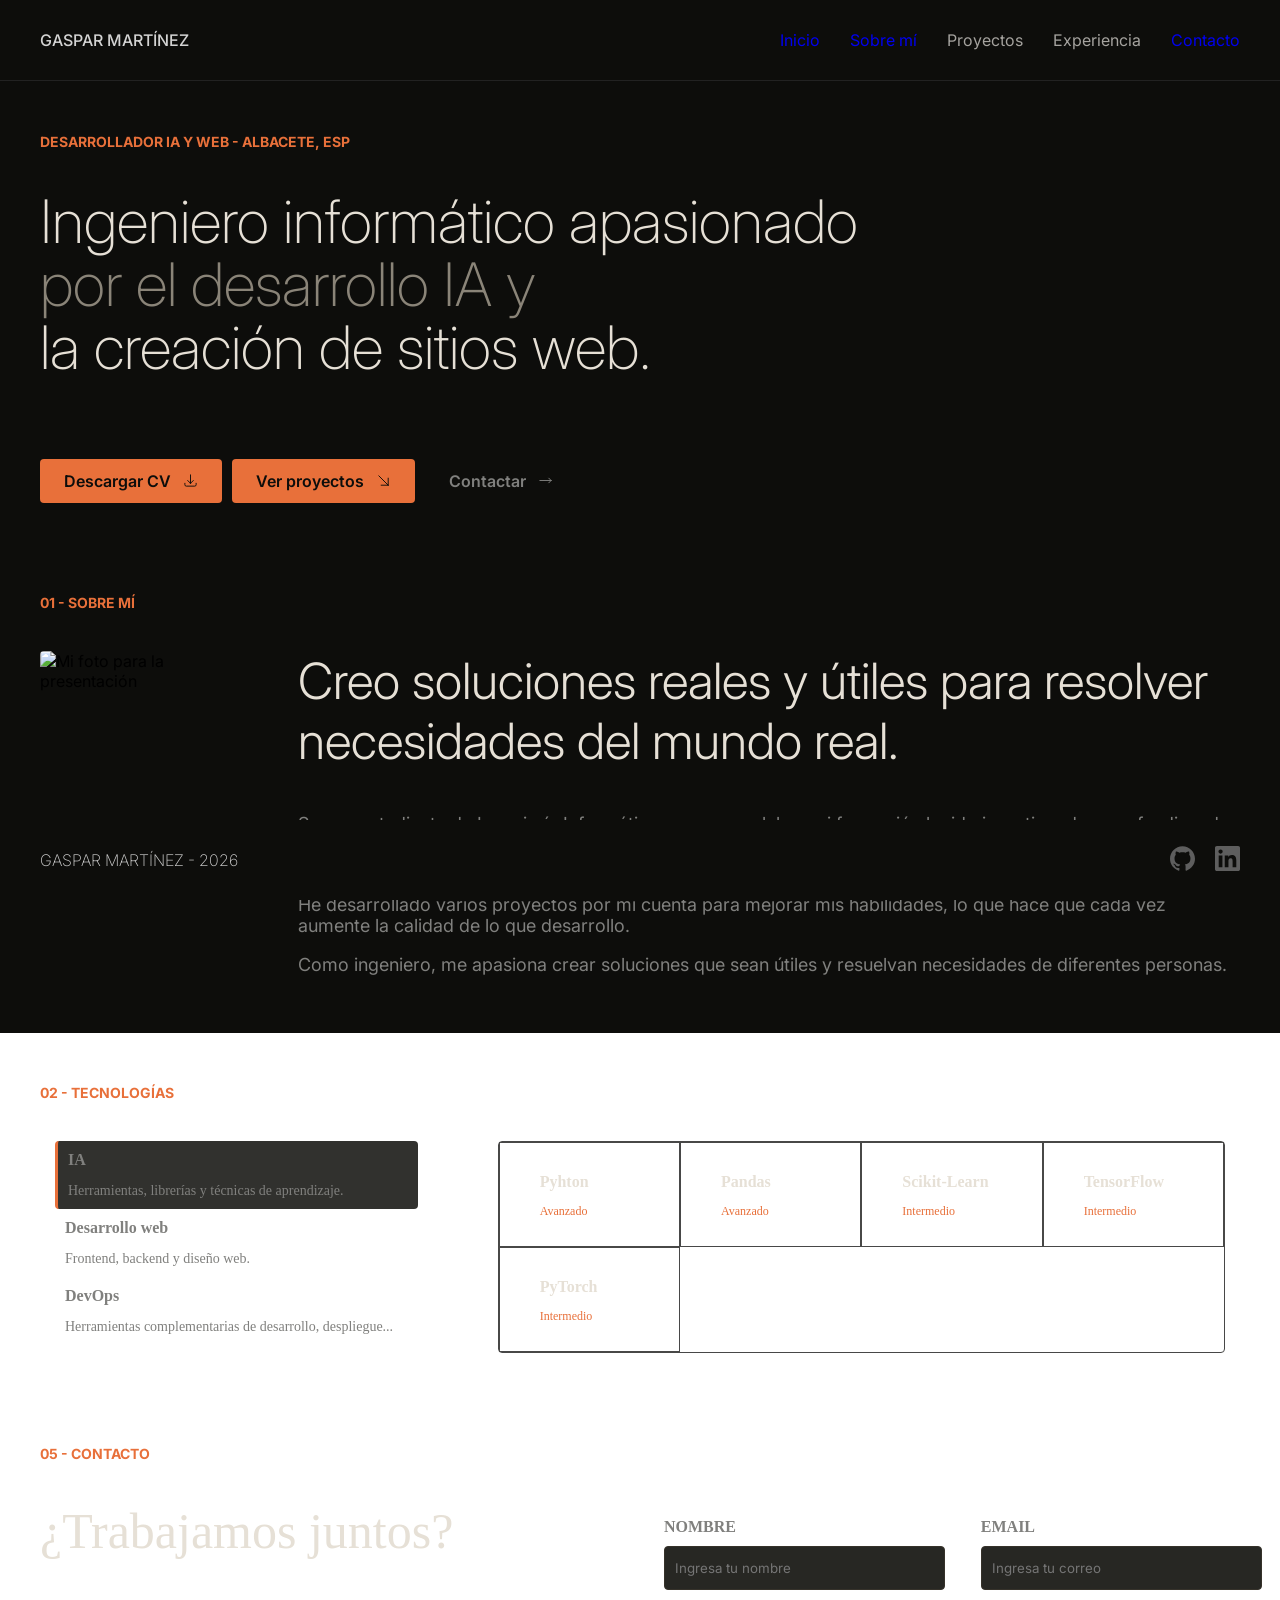
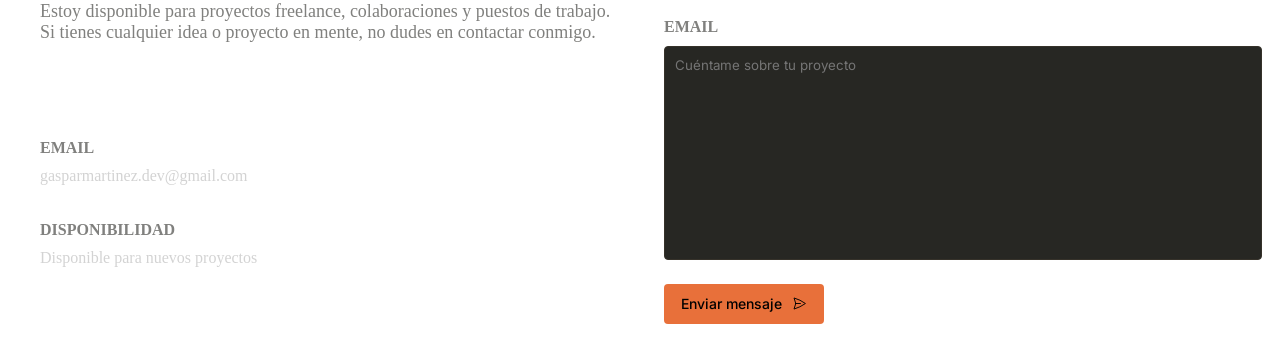
==== commit 25622ef2: "Apartado de skills creado (closes #12)" ====
--- a/index.html
+++ b/index.html
@@ -9,8 +9,9 @@
     <link rel="preconnect" href="https://fonts.gstatic.com" crossorigin>
     <link href="https://fonts.googleapis.com/css2?family=Inter:wght@400;700&display=swap" rel="stylesheet">
 
+    <link rel="stylesheet" href="styles/layout.css">
     <link rel="stylesheet" href="styles/main.css">
-    <link rel="stylesheet" href="styles/layout.css">
+
 
 </head>
 <body>
@@ -18,16 +19,16 @@
     <header>
         <span id="nombre">GASPAR MARTÍNEZ</span>
         <div id="navMenu">
-            <a class="navs">Inicio</a>
-            <a class="navs">Sobre mí</a>
+            <a class="navs" href="#inicio">Inicio</a>
+            <a class="navs" href="#sobre_mi">Sobre mí</a>
             <a class="navs">Proyectos</a>
             <a class="navs">Experiencia</a>
-            <a class="navs">Contacto</a>
+            <a class="navs" href="#contacto">Contacto</a>
         </div>
     </header>
 
     <main>
-        <section class="section1">
+        <section class="section1" id="inicio">
             <h1>DESARROLLADOR IA Y WEB - ALBACETE, ESP</h1>
             <span class="frase frase1">Ingeniero informático apasionado</span>
             <span class="frase frase2">por el desarrollo IA y</span>
@@ -37,6 +38,80 @@
                 <a class="boton_link" href="docs/CV_Gaspar.pdf" download="CV_Gaspar">Descargar CV<svg class="icono_link" xmlns="http://www.w3.org/2000/svg" fill="none" viewBox="0 0 24 24" stroke-width="1.5" stroke="currentColor" class="size-6"><path stroke-linecap="round" stroke-linejoin="round" d="M3 16.5v2.25A2.25 2.25 0 0 0 5.25 21h13.5A2.25 2.25 0 0 0 21 18.75V16.5M16.5 12 12 16.5m0 0L7.5 12m4.5 4.5V3" /></svg></a>
                 <a class="boton_link" href="proyectos">Ver proyectos <svg class="icono_link" xmlns="http://www.w3.org/2000/svg" fill="none" viewBox="0 0 24 24" stroke-width="1.5" stroke="currentColor" class="size-6"><path stroke-linecap="round" stroke-linejoin="round" d="m4.5 4.5 15 15m0 0V8.25m0 11.25H8.25" /></svg></a>
                 <a id="contacto_link" href="contacto">Contactar <svg class="icono_link" xmlns="http://www.w3.org/2000/svg" fill="none" viewBox="0 0 24 24" stroke-width="1.5" stroke="currentColor" class="size-6"><path stroke-linecap="round" stroke-linejoin="round" d="M17.25 8.25 21 12m0 0-3.75 3.75M21 12H3"/></svg></a>
+            </div>
+        </section>
+
+        <section class="section1" id="sobre_mi">
+            <h1>01 - SOBRE MÍ</h1>
+            <div class="about_container">
+                <img src="img/mi_foto.jpeg" alt="Mi foto para la presentación">
+                <div class="presentacion">
+                    <h2>Creo soluciones reales y útiles para resolver necesidades del mundo real.</h2>
+                    <p>Soy un estudiante de Ingeniería Informática que en paralelo a mi formación he ido investigando y profundizando en el mundo de la IA y el desarrollo web. Me especializo en Pyhton, HTML, CSS y JS, aunque intento mejorar y aprender algo nuevo cada día.</p>
+                    <p>He desarrollado varios proyectos por mi cuenta para mejorar mis habilidades, lo que hace que cada vez aumente la calidad de lo que desarrollo.</p>
+                    <p>Como ingeniero, me apasiona crear soluciones que sean útiles y resuelvan necesidades de diferentes personas.</p>
+                </div>
+            </div>
+        </section>
+
+        <section class="section2" id="sobre_mi">
+            <h1>02 - TECNOLOGÍAS</h1>
+            <div class="skills_container">
+                <div class="skills_sidebar">
+                    <div class="skills_opcion active" categoria="IA">
+                        <h4>IA</h4>
+                        <span>Herramientas, librerías y técnicas de aprendizaje.</span>
+                    </div>
+                    <div class="skills_opcion" categoria="web">
+                        <h4>Desarrollo web</h4>
+                        <span>Frontend, backend y diseño web.</span>
+                    </div>
+                    <div class="skills_opcion" categoria="devops">
+                        <h4>DevOps</h4>
+                        <span>Herramientas complementarias de desarrollo, despliegue...</span>
+                    </div>
+                </div>
+                <div class="grid_skills" id="skills-grid"></div>
+            </div>
+        </section>
+
+        <section class="section2" id="contacto">
+            <h1>05 - CONTACTO</h1>
+            <div id="contacto_container">
+                <div class="contacto_izq">
+                    <h2>¿Trabajamos juntos?</h2>
+                    <p>Estoy disponible para proyectos freelance, colaboraciones y puestos de trabajo. Si tienes cualquier idea o proyecto en mente, no dudes en contactar conmigo.</p>
+                    <div class="email_puesto">
+                        <div class="contacto_item">
+                            <h3>EMAIL</h3>
+                            <span>gasparmartinez.dev@gmail.com</span>
+                        </div>
+                        <div class="contacto_item">
+                            <h3>DISPONIBILIDAD</h3>
+                            <span>Disponible para nuevos proyectos</span>
+                        </div>
+                    </div>
+                </div>
+
+                <div class="contacto_form">
+                    <form>
+                        <div id="primeraLineaForm">
+                            <div class="input_form">
+                                <h3>NOMBRE</h3>
+                                <input type="text" id="inputNombre" placeholder="Ingresa tu nombre">
+                            </div>
+                            <div class="input_form">
+                                <h3>EMAIL</h3>
+                                <input type="email" id="inputEmail" placeholder="Ingresa tu correo">
+                            </div>
+                        </div>
+                        <div class="input_form">
+                            <h3>EMAIL</h3>
+                            <textarea id="inputMensaje" placeholder="Cuéntame sobre tu proyecto"></textarea>
+                        </div>
+                        <button type="submit">Enviar mensaje <svg class="icono_link" xmlns="http://www.w3.org/2000/svg" fill="none" viewBox="0 0 24 24" stroke-width="1.5" stroke="currentColor" class="size-6"> <path stroke-linecap="round" stroke-linejoin="round" d="M6 12 3.269 3.125A59.769 59.769 0 0 1 21.485 12 59.768 59.768 0 0 1 3.27 20.875L5.999 12Zm0 0h7.5" /> </svg> </button>
+                    </form>
+                </div>
             </div>
         </section>
     </main>
@@ -113,6 +188,8 @@
 
     </div>
 </footer>
+
+<script src="js/skills.js"></script>
     
 </body>
 </html>
--- a/styles/main.css
+++ b/styles/main.css
@@ -59,4 +59,189 @@
 
 
     padding: 12px 24px 12px 24px;
-}+}
+
+.about_container{
+    width: 100%;
+    display: flex;
+    flex-direction: row;
+    gap: 80px;
+
+    font-family: 'Inter', sans-serif;
+}
+
+.about_container img{
+    width: 400px;
+    border-radius: 4px;
+}
+
+h2{
+    font-size: 50px;
+    font-weight: 300;
+    color: #E6E0D6;
+
+    margin-top: 0;
+}
+
+h3{
+    color: #80807e;
+    font-size: 16px;
+    margin-bottom: 10px;
+}
+
+p{
+    color: #80807e;
+    font-size: 18px;
+}
+
+#contacto_container{
+    width: 100%;
+    display: flex;
+    flex-direction: row;
+    justify-content: space-between;
+}
+.contacto_izq{
+    width: 48%;
+}
+
+.contacto_form{
+    width: 48%;
+}
+
+.email_puesto{
+    margin-top: 80px;
+    display: flex;
+    flex-direction: column;
+    gap: 20px;
+}
+
+textarea{
+    resize: none;
+    width: 100%;
+}
+
+#primeraLineaForm{
+    display: flex;
+    justify-content: space-between;
+}
+
+#primeraLineaForm div{
+    height: 80px;
+    width: 45%;
+}
+
+#primeraLineaForm input{
+    height: 40px;
+}
+
+
+input, textarea{
+    width: 100%;
+    color: #80807e;
+    background: #272723;
+    border: 1px solid #36322a;
+    border-radius: 4px;
+    padding-left: 10px;
+    padding-right: 10px;
+    font-family: 'Inter', sans-serif;
+}
+
+textarea{
+    padding-top: 10px;
+    height: 200px;
+}
+form{
+    display: flex;
+    flex-direction: column;
+    gap: 20px;
+}
+
+form button{
+    width: 160px;
+    height: 40px;
+    display: flex;
+    flex-direction: row;
+    gap: 10px;
+    justify-content: center;
+    align-items: center;
+    background: #E8703A;
+
+    border: 1px solid transparent;
+    border-radius: 4px;
+
+    font-family: 'Inter', sans-serif;
+    font-size: 14px;
+    font-weight: 500;
+}
+
+
+.skills_container{
+    display: flex;
+    flex-direction: row;
+    gap: 80px;
+    width: 100%;
+
+    padding-left: 15px;
+    padding-right: 15px;
+    box-sizing: border-box;
+}
+
+.skills_sidebar{
+    display: flex;
+    flex-direction: column;
+    width: 40%;
+    color: #80807e;
+}
+
+.skills_sidebar{
+    h4{
+        margin-bottom: 12px;
+        margin-top: 0;
+    }
+    span{
+        font-size: 14px;
+        color: #80807e;
+    }
+}
+
+.skills_opcion{
+    padding: 10px;
+    border-radius: 4px;
+
+    transition: all 0.6s ease;
+}
+
+.skills_opcion.active{
+    background: #31312e;
+    border-left: 3px solid #E8703A;
+}
+
+.grid_skills{
+    display: grid;
+    grid-template-columns: repeat(4, 1fr);
+    grid-template-rows: 105px 105px;
+
+    width: 80%;
+
+    border: 1px solid #484847;
+    border-radius: 4px;
+}
+
+.skill_card{
+    border: 1px solid #484847;
+    padding: 30px;
+    padding-left: 40px;
+
+    h5{
+        margin: 0;
+        margin-bottom: 10px;
+        color: #E6E0D6;
+        font-size: 16px;
+    }
+    span{
+        color: #E8703A;
+        font-size: 12px;
+    }
+}
+
+
